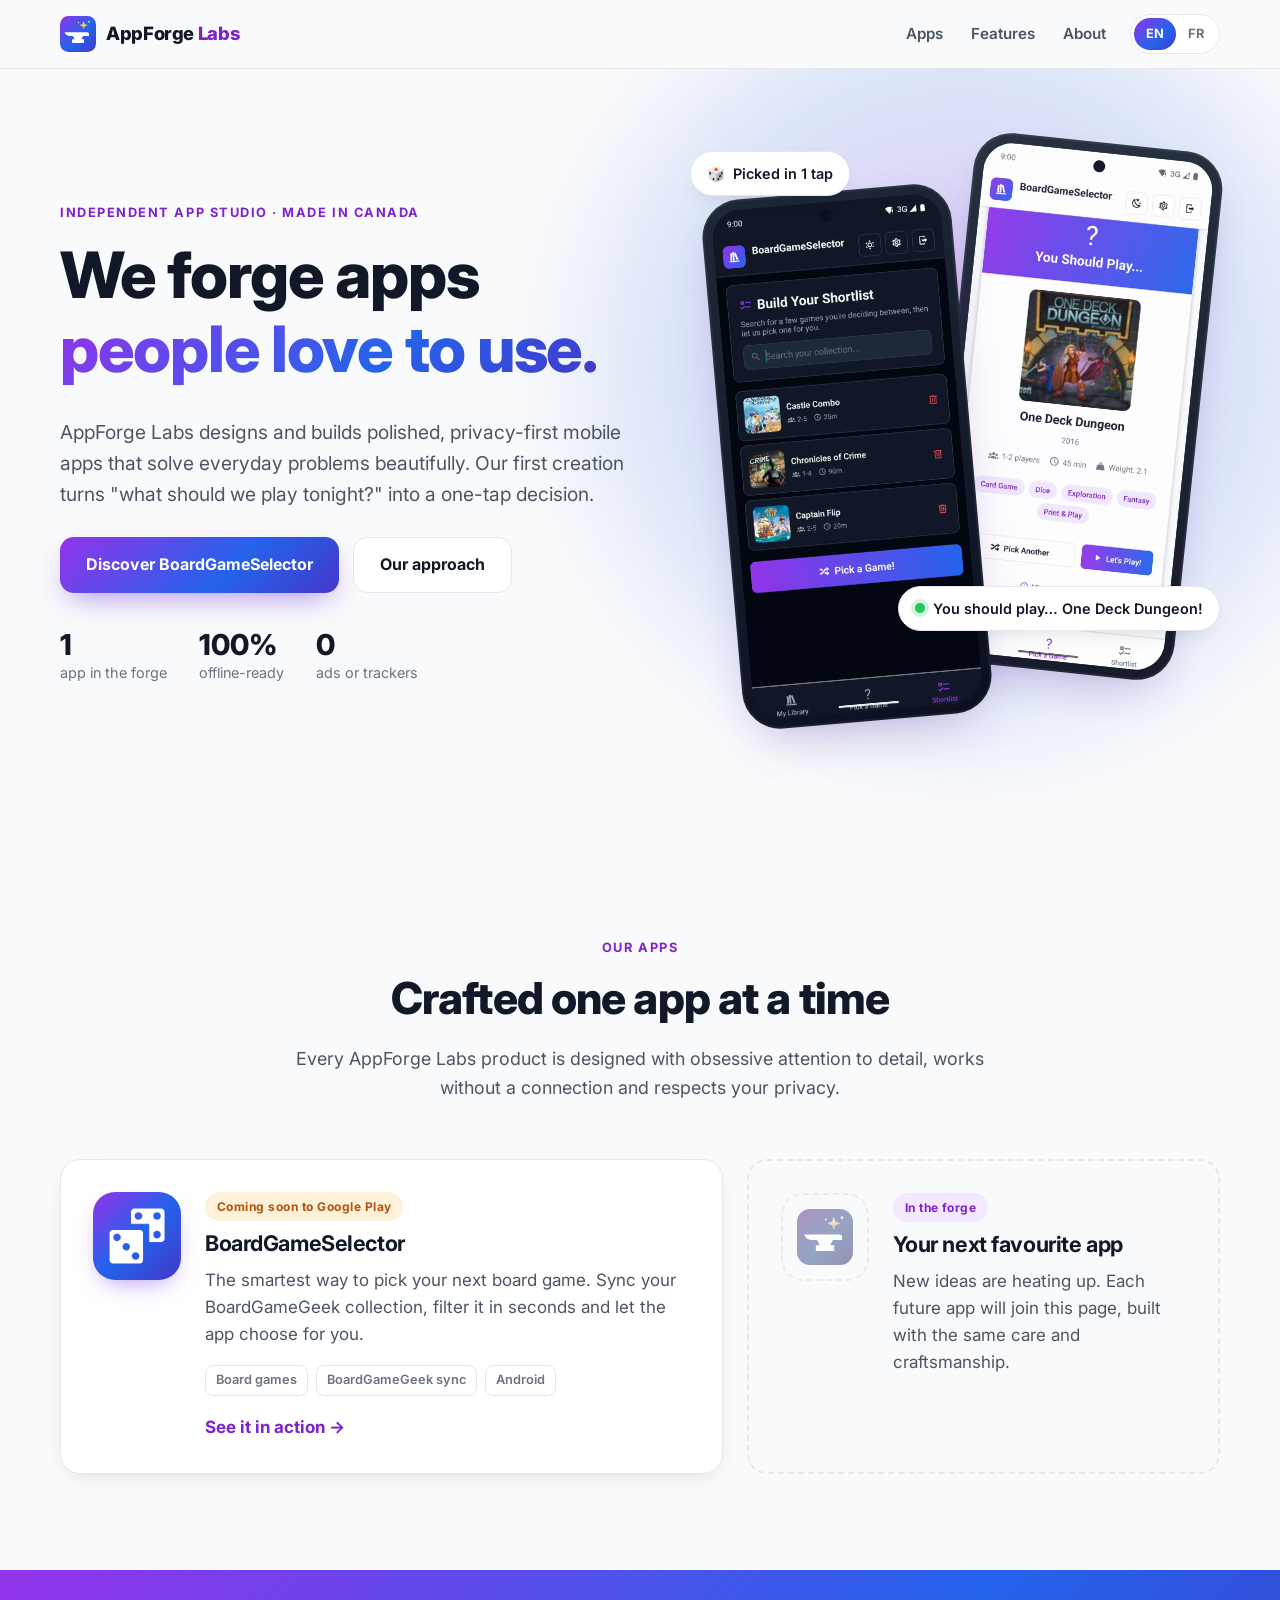
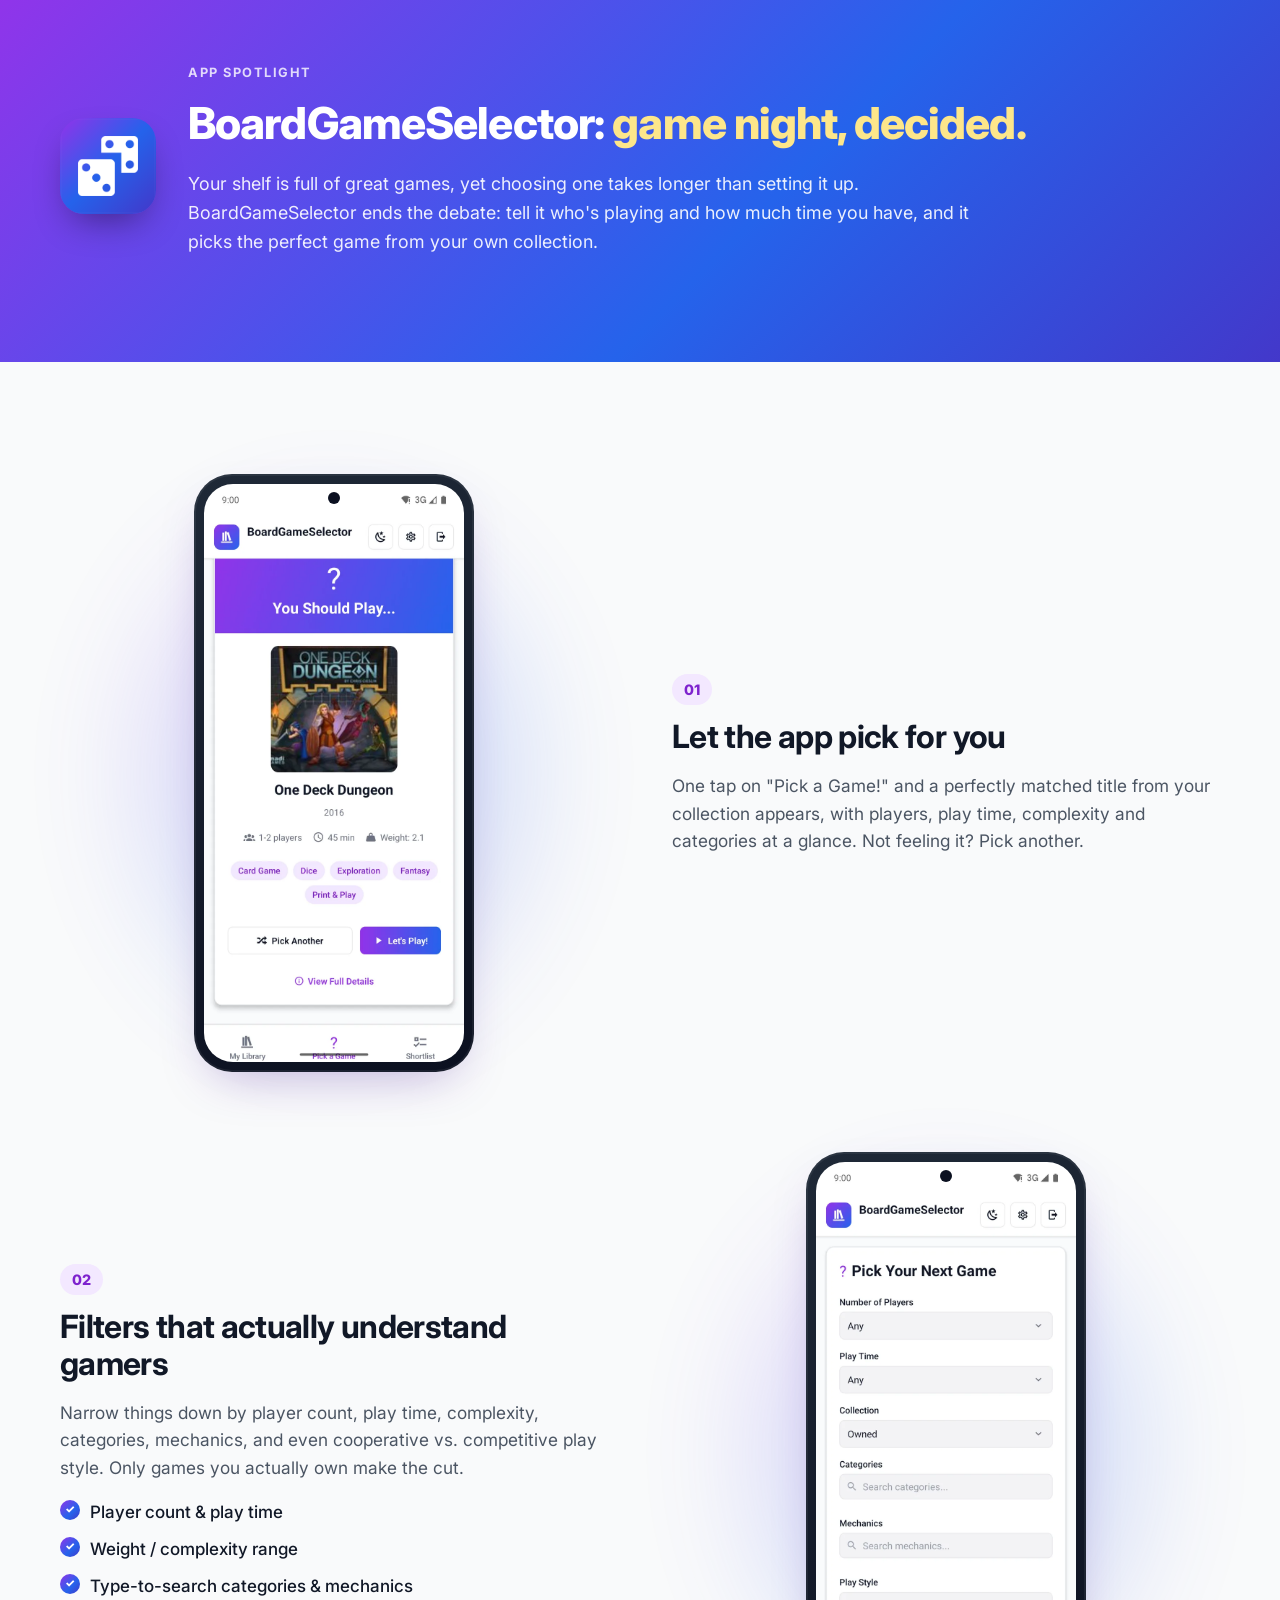
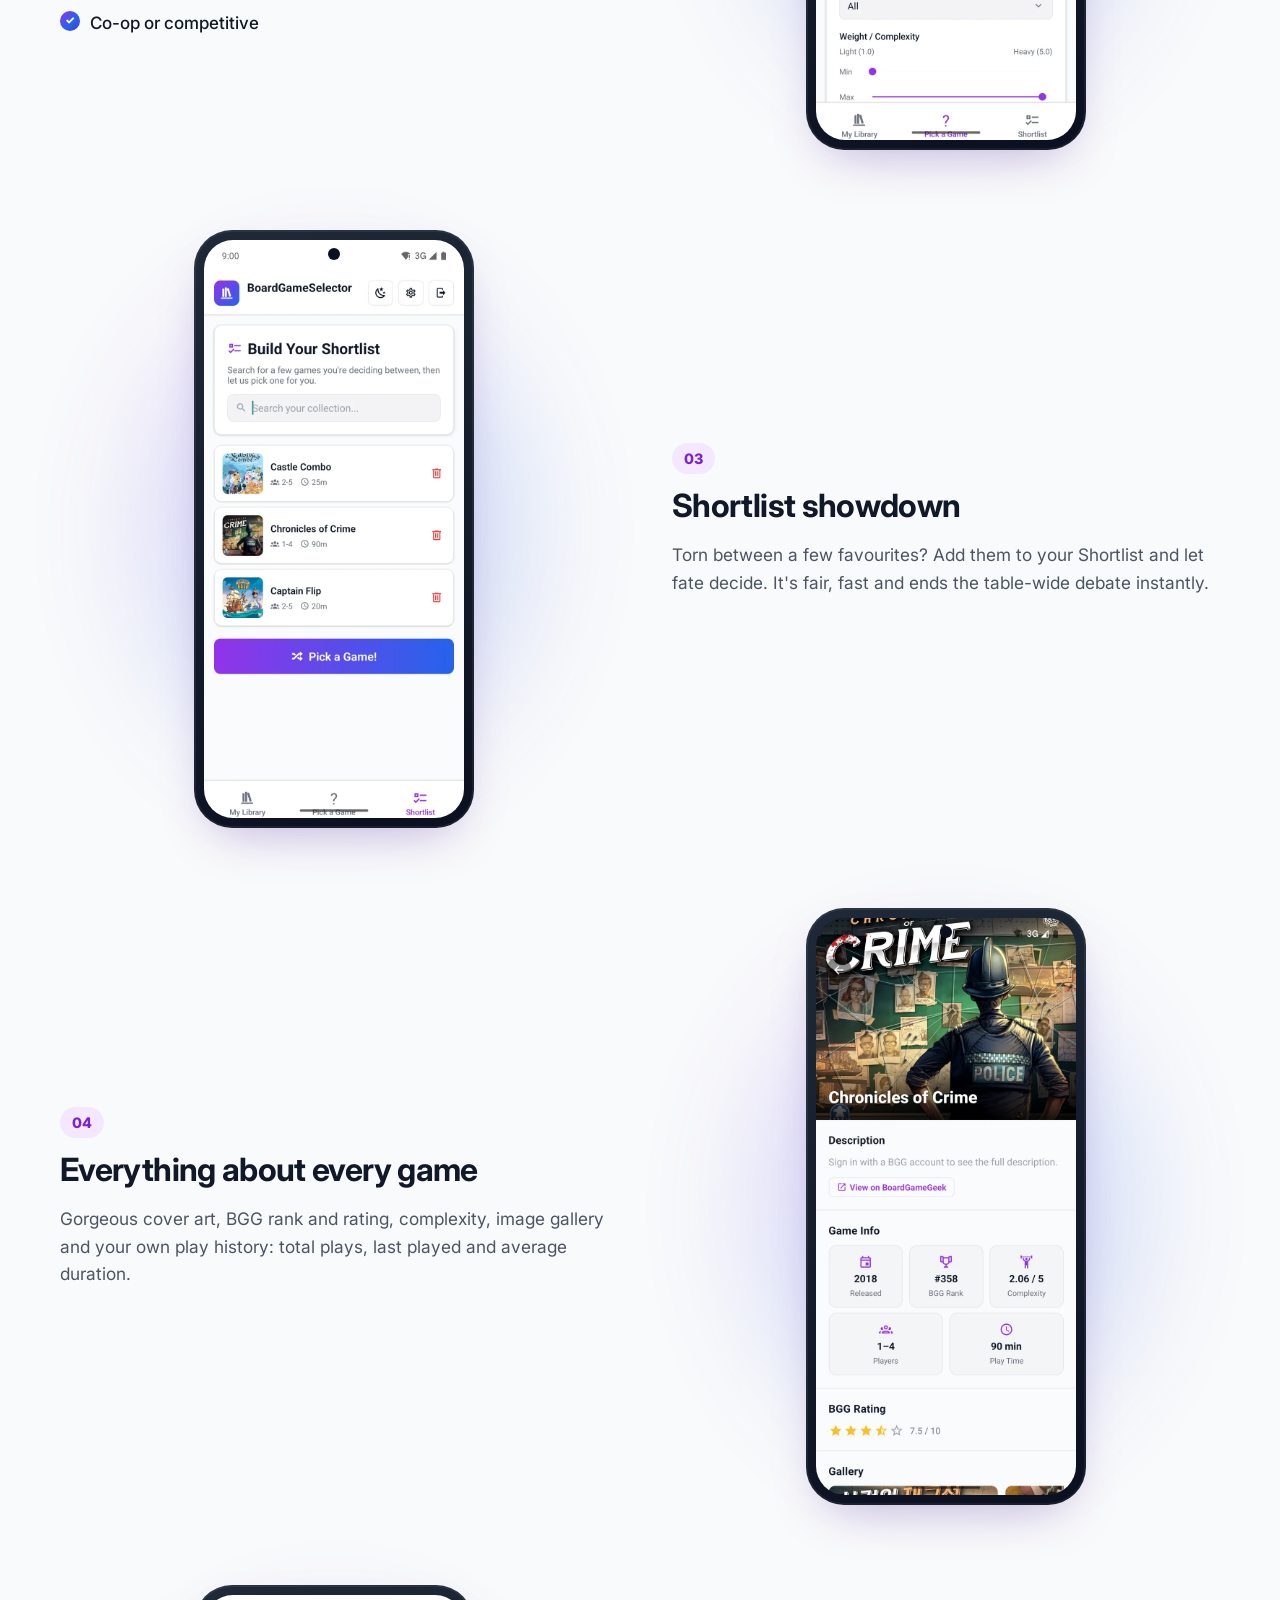
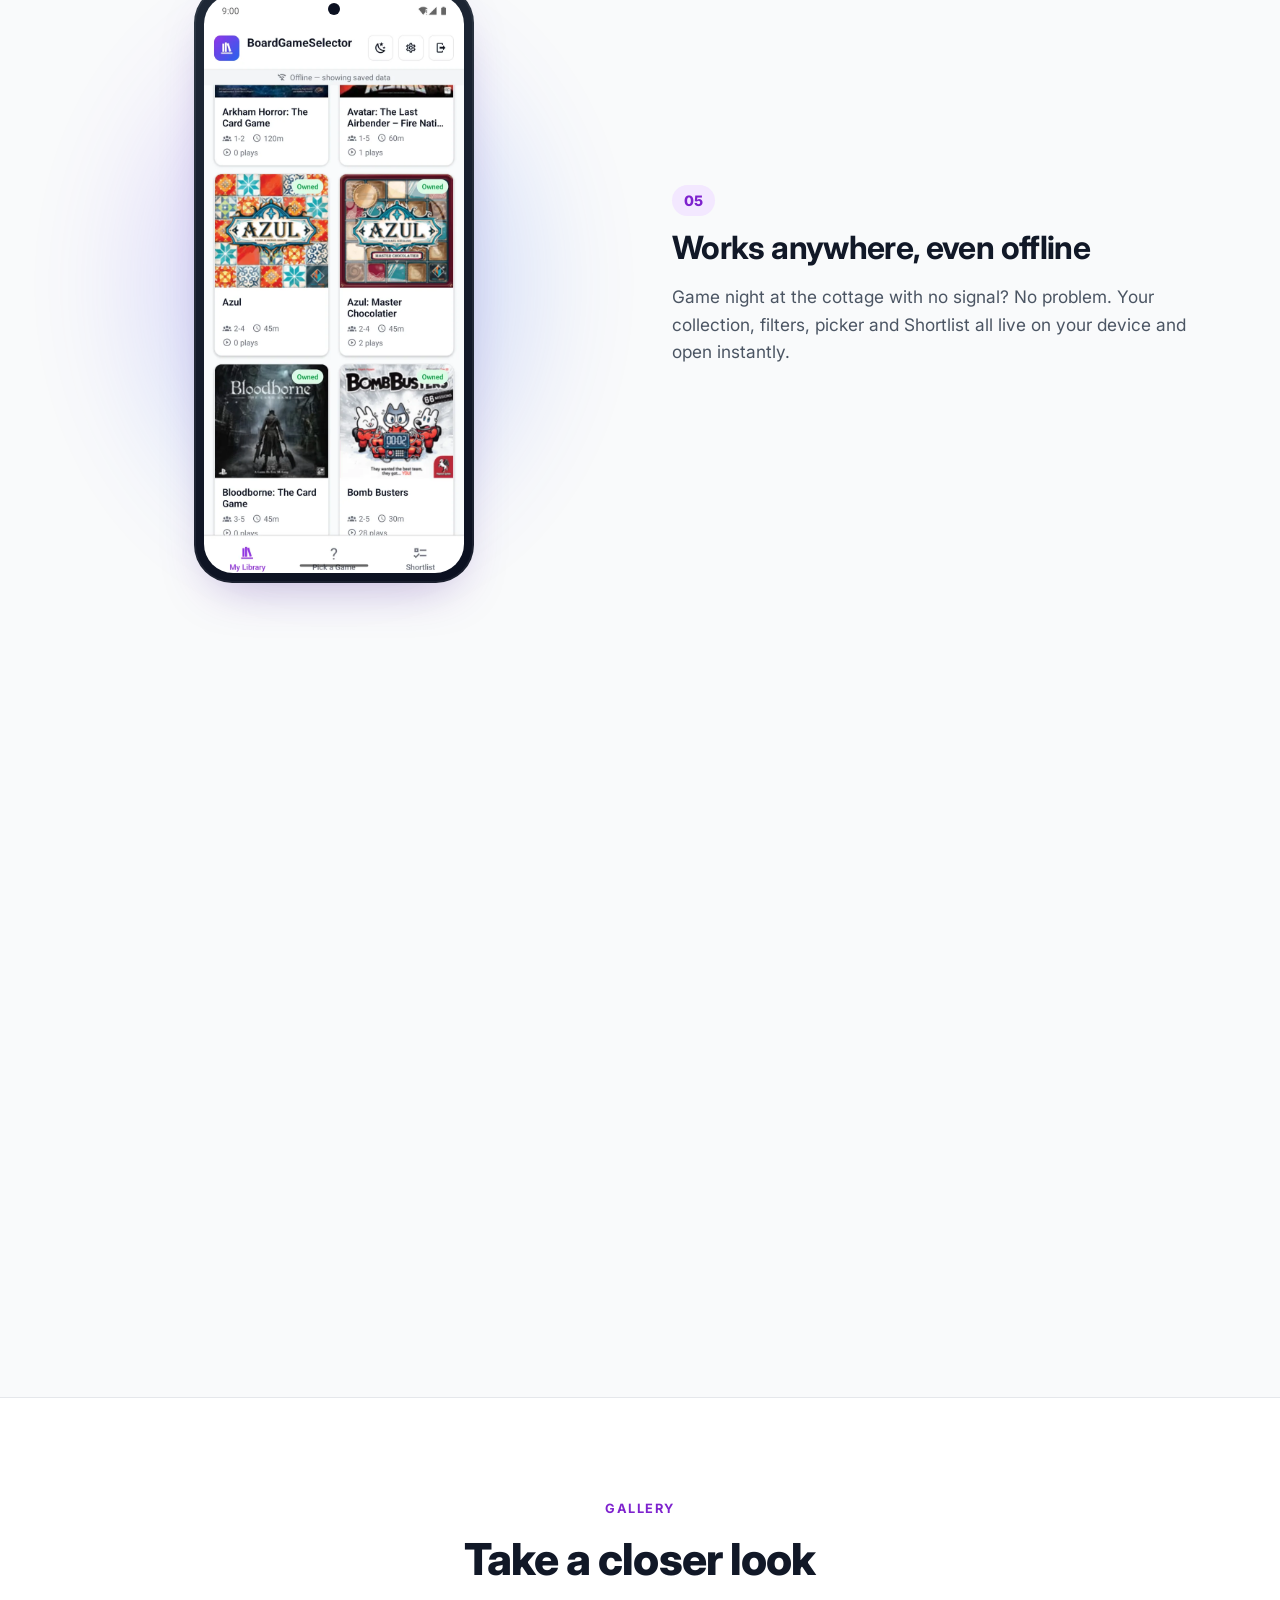
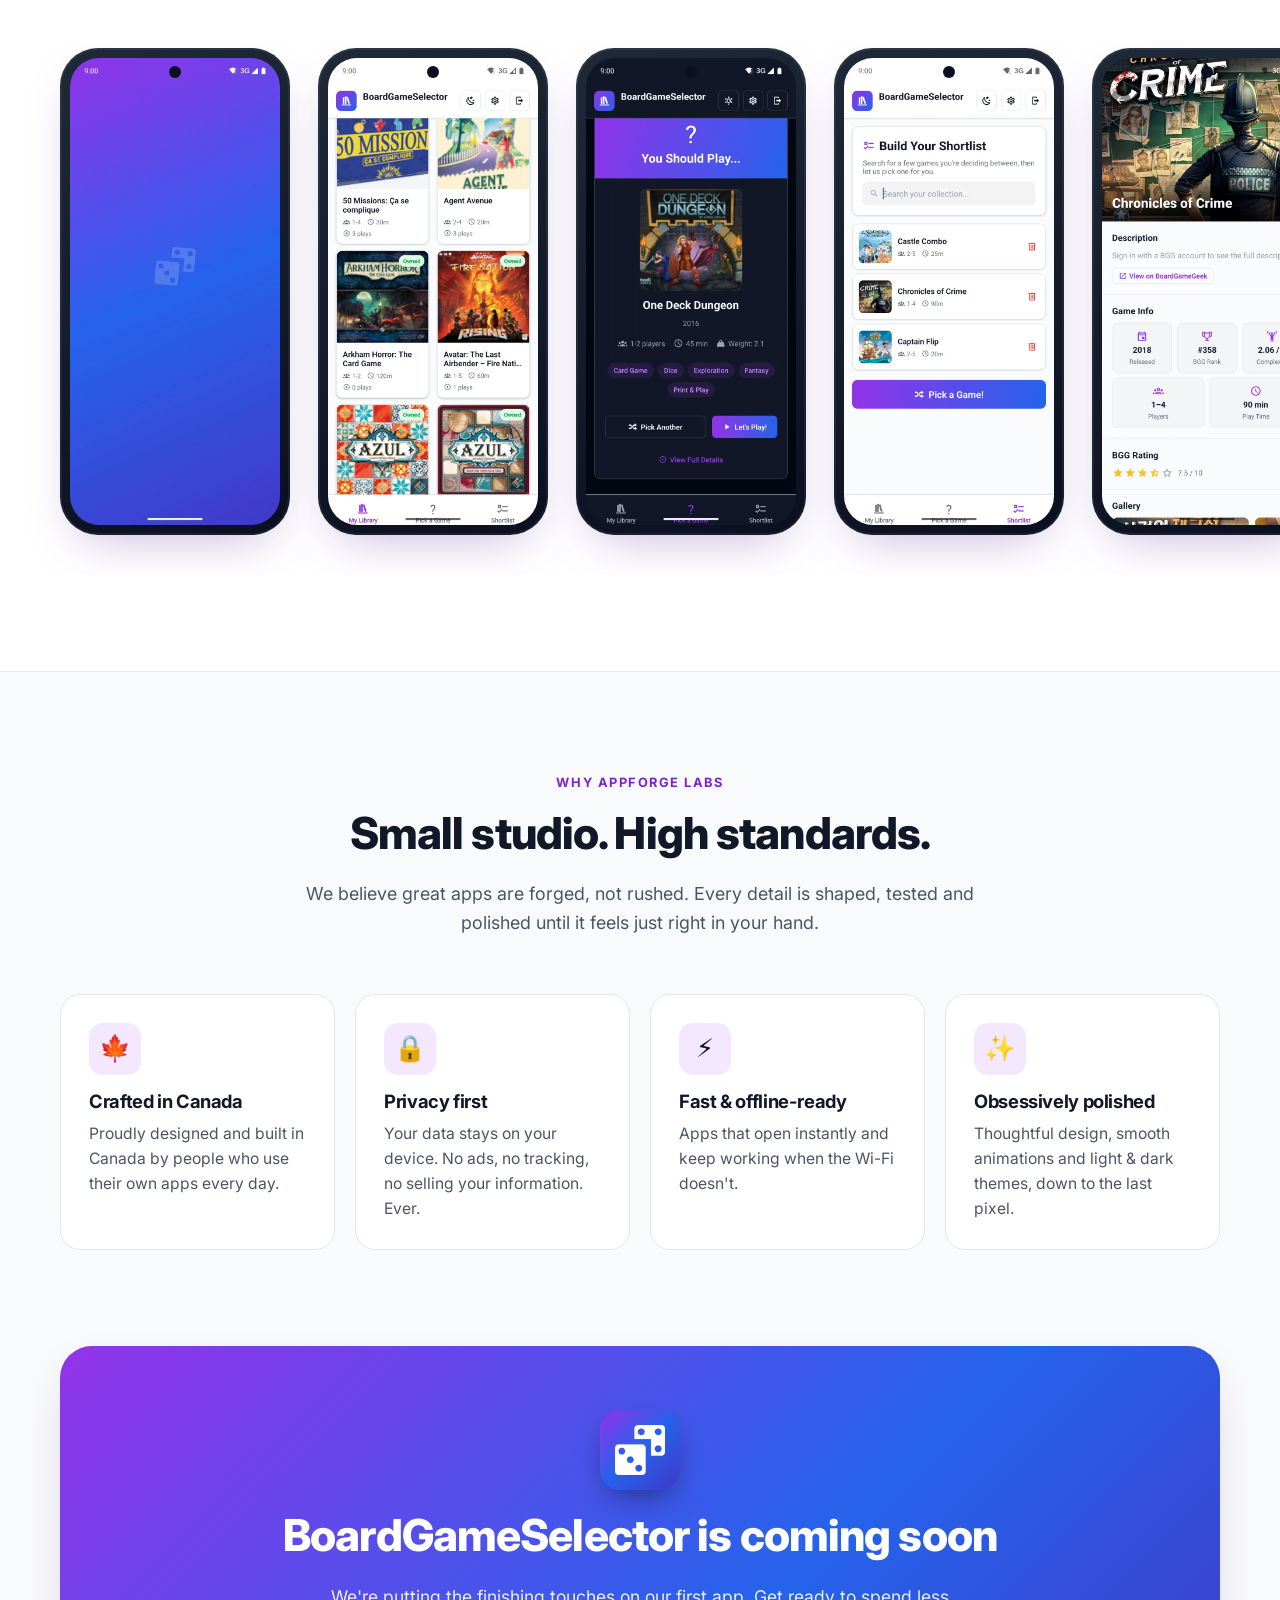
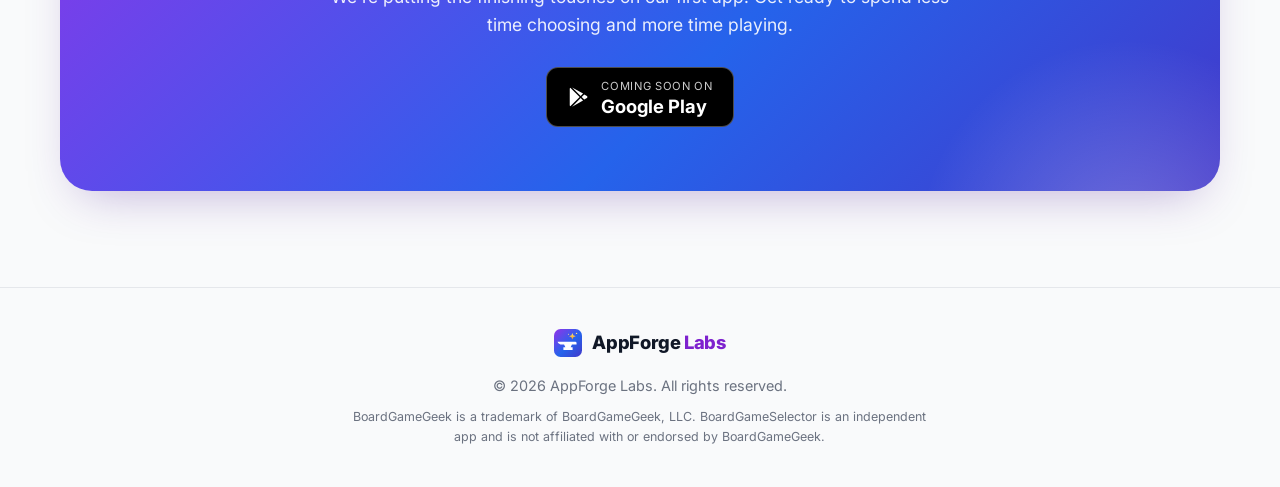
==== index.html @ 3adbca73 "Add version 1" ====
<!doctype html>
<html lang="en">
<head>
  <meta charset="utf-8">
  <meta name="viewport" content="width=device-width, initial-scale=1">
  <title>AppForge Labs — We forge apps people love</title>
  <meta name="description" content="AppForge Labs is a Canadian app studio crafting polished, privacy-first mobile apps. Meet BoardGameSelector: the smartest way to pick your next board game.">
  <meta name="theme-color" content="#7E22CE">
  <link rel="canonical" href="https://appforgelabs.ca/">
  <link rel="alternate" hreflang="en" href="https://appforgelabs.ca/?lang=en">
  <link rel="alternate" hreflang="fr" href="https://appforgelabs.ca/?lang=fr">
  <link rel="alternate" hreflang="x-default" href="https://appforgelabs.ca/">
  <link rel="icon" href="assets/logo.svg" type="image/svg+xml">
  <link rel="apple-touch-icon" href="assets/apple-touch-icon.png">

  <!-- Social sharing -->
  <meta property="og:type" content="website">
  <meta property="og:site_name" content="AppForge Labs">
  <meta property="og:title" content="AppForge Labs — We forge apps people love">
  <meta property="og:description" content="A Canadian app studio crafting polished, privacy-first mobile apps. First up: BoardGameSelector.">
  <meta property="og:url" content="https://appforgelabs.ca/">
  <meta property="og:image" content="https://appforgelabs.ca/assets/og-image.png">
  <meta property="og:image:width" content="1200">
  <meta property="og:image:height" content="630">
  <meta property="og:locale" content="en_CA">
  <meta property="og:locale:alternate" content="fr_CA">
  <meta name="twitter:card" content="summary_large_image">

  <link rel="preconnect" href="https://fonts.googleapis.com">
  <link rel="preconnect" href="https://fonts.gstatic.com" crossorigin>
  <link href="https://fonts.googleapis.com/css2?family=Inter:wght@400;500;600;700;800&display=swap" rel="stylesheet">
  <link rel="stylesheet" href="styles.css">

  <script type="application/ld+json">
  {
    "@context": "https://schema.org",
    "@graph": [
      {
        "@type": "Organization",
        "@id": "https://appforgelabs.ca/#org",
        "name": "AppForge Labs",
        "url": "https://appforgelabs.ca/",
        "logo": "https://appforgelabs.ca/assets/logo.svg",
        "areaServed": "CA"
      },
      {
        "@type": "SoftwareApplication",
        "name": "BoardGameSelector",
        "operatingSystem": "Android",
        "applicationCategory": "GameApplication",
        "description": "Discover and pick your next board game. Browse your BoardGameGeek collection, filter by players and duration, and let the app choose for you.",
        "image": "https://appforgelabs.ca/assets/app-icon-512.png",
        "publisher": {"@id": "https://appforgelabs.ca/#org"}
      }
    ]
  }
  </script>
</head>
<body>
  <a class="skip-link" href="#main" data-i18n="skip">Skip to content</a>

  <header class="site-header">
    <div class="container header-inner">
      <a class="brand" href="#top" aria-label="AppForge Labs">
        <img src="assets/logo.svg" alt="" width="36" height="36">
        <span class="brand-name">AppForge<span class="brand-accent"> Labs</span></span>
      </a>
      <nav class="nav" aria-label="Main">
        <a href="#apps" data-i18n="nav.apps">Apps</a>
        <a href="#features" data-i18n="nav.features">Features</a>
        <a href="#about" data-i18n="nav.about">About</a>
      </nav>
      <div class="lang-switch" role="group" aria-label="Language">
        <button type="button" data-lang="en" aria-pressed="true">EN</button>
        <button type="button" data-lang="fr" aria-pressed="false">FR</button>
      </div>
    </div>
  </header>

  <main id="main">
    <!-- ── Hero ─────────────────────────────────────────────── -->
    <section class="hero" id="top">
      <div class="hero-glow" aria-hidden="true"></div>
      <div class="container hero-inner">
        <div class="hero-copy reveal">
          <p class="eyebrow" data-i18n="hero.eyebrow">Independent app studio · Made in Canada</p>
          <h1 data-i18n-html="hero.title">We forge apps <span class="gradient-text">people love to use.</span></h1>
          <p class="lead" data-i18n="hero.lead">AppForge Labs designs and builds polished, privacy-first mobile apps that solve everyday problems beautifully. Our first creation turns "what should we play tonight?" into a one-tap decision.</p>
          <div class="hero-ctas">
            <a class="btn btn-primary" href="#spotlight" data-i18n="hero.ctaPrimary">Discover BoardGameSelector</a>
            <a class="btn btn-ghost" href="#about" data-i18n="hero.ctaSecondary">Our approach</a>
          </div>
          <ul class="hero-stats">
            <li><strong>1</strong><span data-i18n="hero.stat1">app in the forge</span></li>
            <li><strong>100%</strong><span data-i18n="hero.stat2">offline-ready</span></li>
            <li><strong>0</strong><span data-i18n="hero.stat3">ads or trackers</span></li>
          </ul>
        </div>
        <div class="hero-visual reveal" aria-hidden="true">
          <div class="phone phone-back">
            <img src="assets/screens/result.webp" alt="" width="720" height="1600" fetchpriority="high">
          </div>
          <div class="phone phone-front">
            <img src="assets/screens/shortlist-dark.webp" alt="" width="720" height="1600" fetchpriority="high">
          </div>
          <div class="floating-chip chip-1"><span class="chip-dot"></span><span data-i18n="hero.chip1">You should play… One Deck Dungeon!</span></div>
          <div class="floating-chip chip-2">🎲 <span data-i18n="hero.chip2">Picked in 1 tap</span></div>
        </div>
      </div>
    </section>

    <!-- ── Our apps ─────────────────────────────────────────── -->
    <section class="section" id="apps">
      <div class="container">
        <div class="section-head reveal">
          <p class="eyebrow" data-i18n="apps.eyebrow">Our apps</p>
          <h2 data-i18n="apps.title">Crafted one app at a time</h2>
          <p class="section-lead" data-i18n="apps.lead">Every AppForge Labs product is designed with obsessive attention to detail, works without a connection and respects your privacy.</p>
        </div>
        <div class="app-grid">
          <article class="app-card reveal">
            <img class="app-icon" src="assets/app-icon-512.png" alt="BoardGameSelector icon" width="88" height="88" loading="lazy">
            <div class="app-card-body">
              <span class="badge badge-soon" data-i18n="apps.soon">Coming soon to Google Play</span>
              <h3>BoardGameSelector</h3>
              <p data-i18n="apps.bgsDesc">The smartest way to pick your next board game. Sync your BoardGameGeek collection, filter it in seconds and let the app choose for you.</p>
              <ul class="tag-list">
                <li data-i18n="apps.tag1">Board games</li>
                <li data-i18n="apps.tag2">BoardGameGeek sync</li>
                <li data-i18n="apps.tag3">Android</li>
              </ul>
              <a class="text-link" href="#spotlight" data-i18n="apps.learnMore">See it in action →</a>
            </div>
          </article>
          <article class="app-card app-card-next reveal">
            <div class="next-icon" aria-hidden="true">
              <img src="assets/logo.svg" alt="" width="56" height="56">
            </div>
            <div class="app-card-body">
              <span class="badge" data-i18n="apps.nextBadge">In the forge</span>
              <h3 data-i18n="apps.nextTitle">Your next favourite app</h3>
              <p data-i18n="apps.nextDesc">New ideas are heating up. Each future app will join this page, built with the same care and craftsmanship.</p>
            </div>
          </article>
        </div>
      </div>
    </section>

    <!-- ── App spotlight ────────────────────────────────────── -->
    <section class="section spotlight" id="spotlight">
      <div class="container">
        <div class="spotlight-intro reveal">
          <img src="assets/app-icon-512.png" alt="" width="96" height="96" loading="lazy">
          <div>
            <p class="eyebrow" data-i18n="spot.eyebrow">App spotlight</p>
            <h2 data-i18n-html="spot.title">BoardGameSelector: <span class="gradient-text">game night, decided.</span></h2>
            <p class="section-lead" data-i18n="spot.lead">Your shelf is full of great games, yet choosing one takes longer than setting it up. BoardGameSelector ends the debate: tell it who's playing and how much time you have, and it picks the perfect game from your own collection.</p>
          </div>
        </div>
      </div>
    </section>

    <section class="section features" id="features">
      <div class="container">
        <div class="feature-row reveal">
          <div class="feature-media"><div class="phone"><img src="assets/screens/result.webp" alt="A game picked at random: One Deck Dungeon" data-i18n-alt="feat.pick.alt" width="720" height="1600" loading="lazy"></div></div>
          <div class="feature-copy">
            <span class="feature-num">01</span>
            <h3 data-i18n="feat.pick.title">Let the app pick for you</h3>
            <p data-i18n="feat.pick.text">One tap on "Pick a Game!" and a perfectly matched title from your collection appears, with players, play time, complexity and categories at a glance. Not feeling it? Pick another.</p>
          </div>
        </div>

        <div class="feature-row reverse reveal">
          <div class="feature-media"><div class="phone"><img src="assets/screens/picker.webp" alt="Pick a Game filters screen" data-i18n-alt="feat.filters.alt" width="720" height="1600" loading="lazy"></div></div>
          <div class="feature-copy">
            <span class="feature-num">02</span>
            <h3 data-i18n="feat.filters.title">Filters that actually understand gamers</h3>
            <p data-i18n="feat.filters.text">Narrow things down by player count, play time, complexity, categories, mechanics, and even cooperative vs. competitive play style. Only games you actually own make the cut.</p>
            <ul class="check-list">
              <li data-i18n="feat.filters.b1">Player count &amp; play time</li>
              <li data-i18n="feat.filters.b2">Weight / complexity range</li>
              <li data-i18n="feat.filters.b3">Type-to-search categories &amp; mechanics</li>
              <li data-i18n="feat.filters.b4">Co-op or competitive</li>
            </ul>
          </div>
        </div>

        <div class="feature-row reveal">
          <div class="feature-media"><div class="phone"><img src="assets/screens/shortlist.webp" alt="Shortlist of three games" data-i18n-alt="feat.short.alt" width="720" height="1600" loading="lazy"></div></div>
          <div class="feature-copy">
            <span class="feature-num">03</span>
            <h3 data-i18n="feat.short.title">Shortlist showdown</h3>
            <p data-i18n="feat.short.text">Torn between a few favourites? Add them to your Shortlist and let fate decide. It's fair, fast and ends the table-wide debate instantly.</p>
          </div>
        </div>

        <div class="feature-row reverse reveal">
          <div class="feature-media"><div class="phone"><img src="assets/screens/details.webp" alt="Game details with rank, complexity and rating" data-i18n-alt="feat.details.alt" width="720" height="1600" loading="lazy"></div></div>
          <div class="feature-copy">
            <span class="feature-num">04</span>
            <h3 data-i18n="feat.details.title">Everything about every game</h3>
            <p data-i18n="feat.details.text">Gorgeous cover art, BGG rank and rating, complexity, image gallery and your own play history: total plays, last played and average duration.</p>
          </div>
        </div>

        <div class="feature-row reveal">
          <div class="feature-media"><div class="phone"><img src="assets/screens/offline.webp" alt="Library shown while offline" data-i18n-alt="feat.offline.alt" width="720" height="1600" loading="lazy"></div></div>
          <div class="feature-copy">
            <span class="feature-num">05</span>
            <h3 data-i18n="feat.offline.title">Works anywhere, even offline</h3>
            <p data-i18n="feat.offline.text">Game night at the cottage with no signal? No problem. Your collection, filters, picker and Shortlist all live on your device and open instantly.</p>
          </div>
        </div>

        <div class="feature-row reverse reveal">
          <div class="feature-media"><div class="phone"><img src="assets/screens/library-dark.webp" alt="Library in dark mode" data-i18n-alt="feat.dark.alt" width="720" height="1600" loading="lazy"></div></div>
          <div class="feature-copy">
            <span class="feature-num">06</span>
            <h3 data-i18n="feat.dark.title">Beautiful by day, stunning by night</h3>
            <p data-i18n="feat.dark.text">Browse your whole library in a rich grid or compact list, in a light or a dark theme that's easy on the eyes when the lights are dimmed for game night.</p>
          </div>
        </div>
      </div>
    </section>

    <!-- ── Gallery ──────────────────────────────────────────── -->
    <section class="section gallery-section" aria-labelledby="gallery-title">
      <div class="container">
        <div class="section-head reveal">
          <p class="eyebrow" data-i18n="gallery.eyebrow">Gallery</p>
          <h2 id="gallery-title" data-i18n="gallery.title">Take a closer look</h2>
        </div>
      </div>
      <div class="gallery" tabindex="0" aria-label="Screenshots">
        <figure class="phone"><img src="assets/screens/splash.webp" alt="Splash screen" width="720" height="1600" loading="lazy"></figure>
        <figure class="phone"><img src="assets/screens/library.webp" alt="My Library" width="720" height="1600" loading="lazy"></figure>
        <figure class="phone"><img src="assets/screens/picker-dark.webp" alt="Pick result, dark theme" width="720" height="1600" loading="lazy"></figure>
        <figure class="phone"><img src="assets/screens/shortlist.webp" alt="Shortlist" width="720" height="1600" loading="lazy"></figure>
        <figure class="phone"><img src="assets/screens/details.webp" alt="Game details" width="720" height="1600" loading="lazy"></figure>
        <figure class="phone"><img src="assets/screens/shortlist-dark.webp" alt="Shortlist, dark theme" width="720" height="1600" loading="lazy"></figure>
        <figure class="phone"><img src="assets/screens/picker.webp" alt="Filters" width="720" height="1600" loading="lazy"></figure>
      </div>
    </section>

    <!-- ── About / values ───────────────────────────────────── -->
    <section class="section" id="about">
      <div class="container">
        <div class="section-head reveal">
          <p class="eyebrow" data-i18n="about.eyebrow">Why AppForge Labs</p>
          <h2 data-i18n="about.title">Small studio. High standards.</h2>
          <p class="section-lead" data-i18n="about.lead">We believe great apps are forged, not rushed. Every detail is shaped, tested and polished until it feels just right in your hand.</p>
        </div>
        <div class="value-grid">
          <div class="value-card reveal">
            <div class="value-icon" aria-hidden="true">🍁</div>
            <h3 data-i18n="about.v1.title">Crafted in Canada</h3>
            <p data-i18n="about.v1.text">Proudly designed and built in Canada by people who use their own apps every day.</p>
          </div>
          <div class="value-card reveal">
            <div class="value-icon" aria-hidden="true">🔒</div>
            <h3 data-i18n="about.v2.title">Privacy first</h3>
            <p data-i18n="about.v2.text">Your data stays on your device. No ads, no tracking, no selling your information. Ever.</p>
          </div>
          <div class="value-card reveal">
            <div class="value-icon" aria-hidden="true">⚡</div>
            <h3 data-i18n="about.v3.title">Fast &amp; offline-ready</h3>
            <p data-i18n="about.v3.text">Apps that open instantly and keep working when the Wi-Fi doesn't.</p>
          </div>
          <div class="value-card reveal">
            <div class="value-icon" aria-hidden="true">✨</div>
            <h3 data-i18n="about.v4.title">Obsessively polished</h3>
            <p data-i18n="about.v4.text">Thoughtful design, smooth animations and light &amp; dark themes, down to the last pixel.</p>
          </div>
        </div>
      </div>
    </section>

    <!-- ── Final CTA ────────────────────────────────────────── -->
    <section class="cta-band">
      <div class="container cta-inner reveal">
        <img src="assets/app-icon-512.png" alt="" width="80" height="80" loading="lazy">
        <h2 data-i18n="cta.title">BoardGameSelector is coming soon</h2>
        <p data-i18n="cta.text">We're putting the finishing touches on our first app. Get ready to spend less time choosing and more time playing.</p>
        <span class="store-badge" aria-disabled="true">
          <svg viewBox="0 0 24 24" width="22" height="22" aria-hidden="true"><path fill="currentColor" d="M3.6 1.8 13.8 12 3.6 22.2c-.4-.2-.6-.6-.6-1.1V2.9c0-.5.2-.9.6-1.1Zm11.3 11.3 2.6 2.6-11.9 6.8 9.3-9.4Zm3.9-3.9 2.9 1.7c.8.5.8 1.7 0 2.2l-2.9 1.7-2.8-2.8 2.8-2.8ZM5.6 1.5l11.9 6.8-2.6 2.6-9.3-9.4Z"/></svg>
          <span><small data-i18n="cta.badgeSmall">Coming soon on</small><strong>Google Play</strong></span>
        </span>
      </div>
    </section>
  </main>

  <footer class="site-footer">
    <div class="container footer-inner">
      <a class="brand" href="#top" aria-label="AppForge Labs">
        <img src="assets/logo.svg" alt="" width="28" height="28">
        <span class="brand-name">AppForge<span class="brand-accent"> Labs</span></span>
      </a>
      <p class="footer-note">© <span id="year">2026</span> AppForge Labs. <span data-i18n="footer.rights">All rights reserved.</span></p>
      <p class="footer-legal" data-i18n="footer.bgg">BoardGameGeek is a trademark of BoardGameGeek, LLC. BoardGameSelector is an independent app and is not affiliated with or endorsed by BoardGameGeek.</p>
    </div>
  </footer>

  <script src="i18n.js"></script>
</body>
</html>
---- styles.css ----
/* AppForge Labs — landing page
   Brand colours mirror BoardGameSelector's theme (src/theme/colors.ts). */

:root {
  --purple: #9333ea;
  --purple-dark: #7e22ce;
  --blue: #2563eb;
  --indigo: #4338ca;
  --spark: #f59e0b;
  --gradient: linear-gradient(135deg, #9333ea 0%, #2563eb 60%, #4338ca 100%);

  --bg: #f9fafb;
  --bg-alt: #ffffff;
  --surface: #ffffff;
  --surface-soft: #f3e8ff;
  --text: #111827;
  --text-2: #4b5563;
  --text-3: #6b7280;
  --border: #e5e7eb;
  --accent-text: #7e22ce;
  --shadow: 0 20px 50px -20px rgba(76, 29, 149, 0.35);
  --shadow-sm: 0 8px 24px -12px rgba(17, 24, 39, 0.2);
  --header-bg: rgba(249, 250, 251, 0.8);

  --radius: 20px;
  --container: 1160px;
  --font: 'Inter', system-ui, -apple-system, 'Segoe UI', Roboto, sans-serif;
  color-scheme: light dark;
}

@media (prefers-color-scheme: dark) {
  :root {
    --bg: #0b1020;
    --bg-alt: #111827;
    --surface: #151c2f;
    --surface-soft: rgba(147, 51, 234, 0.16);
    --text: #f9fafb;
    --text-2: #cbd5e1;
    --text-3: #94a3b8;
    --border: #273047;
    --accent-text: #c084fc;
    --shadow: 0 24px 60px -20px rgba(0, 0, 0, 0.7);
    --shadow-sm: 0 8px 24px -12px rgba(0, 0, 0, 0.6);
    --header-bg: rgba(11, 16, 32, 0.78);
  }
}

*,
*::before,
*::after { box-sizing: border-box; }

html { scroll-behavior: smooth; scroll-padding-top: 80px; }

body {
  margin: 0;
  font-family: var(--font);
  font-size: 17px;
  line-height: 1.6;
  color: var(--text);
  background: var(--bg);
  -webkit-font-smoothing: antialiased;
  overflow-x: hidden;
}

img { max-width: 100%; display: block; }
a { color: inherit; }
h1, h2, h3 { line-height: 1.15; letter-spacing: -0.02em; margin: 0 0 0.5em; }
h1 { font-size: clamp(2.4rem, 5.5vw, 4rem); font-weight: 800; }
h2 { font-size: clamp(1.9rem, 3.6vw, 2.75rem); font-weight: 800; }
h3 { font-size: 1.35rem; font-weight: 700; }
p { margin: 0 0 1em; color: var(--text-2); }

.container { width: min(var(--container), 100% - 32px); margin-inline: auto; }

.skip-link {
  position: absolute; left: -999px; top: 8px;
  background: var(--purple); color: #fff; padding: 8px 14px; border-radius: 8px; z-index: 100;
}
.skip-link:focus { left: 8px; }

.gradient-text {
  background: var(--gradient);
  -webkit-background-clip: text; background-clip: text;
  color: transparent;
}

.eyebrow {
  display: inline-block;
  font-size: 0.8rem; font-weight: 700; letter-spacing: 0.12em; text-transform: uppercase;
  color: var(--accent-text);
  margin-bottom: 0.9rem;
}

/* ── Header ───────────────────────────────────────────── */
.site-header {
  position: sticky; top: 0; z-index: 50;
  background: var(--header-bg);
  backdrop-filter: saturate(180%) blur(14px);
  -webkit-backdrop-filter: saturate(180%) blur(14px);
  border-bottom: 1px solid var(--border);
}
.header-inner { display: flex; align-items: center; gap: 24px; height: 68px; }
.brand { display: inline-flex; align-items: center; gap: 10px; text-decoration: none; }
.brand-name { font-weight: 800; font-size: 1.15rem; letter-spacing: -0.02em; }
.brand-accent { color: var(--accent-text); }
.nav { display: flex; gap: 28px; margin-left: auto; }
.nav a { text-decoration: none; font-weight: 600; color: var(--text-2); font-size: 0.95rem; }
.nav a:hover { color: var(--text); }

.lang-switch {
  display: inline-flex; padding: 3px; border-radius: 999px;
  background: var(--surface); border: 1px solid var(--border);
}
.lang-switch button {
  font: inherit; font-size: 0.8rem; font-weight: 700;
  border: 0; background: transparent; color: var(--text-3);
  padding: 6px 12px; border-radius: 999px; cursor: pointer;
}
.lang-switch button[aria-pressed='true'] { background: var(--gradient); color: #fff; }

/* ── Buttons ──────────────────────────────────────────── */
.btn {
  display: inline-flex; align-items: center; justify-content: center;
  padding: 14px 26px; border-radius: 14px;
  font-weight: 700; text-decoration: none; font-size: 1rem;
  transition: transform 0.2s ease, box-shadow 0.2s ease, background 0.2s ease;
}
.btn-primary { background: var(--gradient); color: #fff; box-shadow: 0 12px 30px -10px rgba(124, 58, 237, 0.6); }
.btn-primary:hover { transform: translateY(-2px); box-shadow: 0 18px 36px -12px rgba(124, 58, 237, 0.7); }
.btn-ghost { border: 1.5px solid var(--border); background: var(--surface); color: var(--text); }
.btn-ghost:hover { border-color: var(--purple); }
.text-link { font-weight: 700; color: var(--accent-text); text-decoration: none; }
.text-link:hover { text-decoration: underline; }

/* ── Hero ─────────────────────────────────────────────── */
.hero { position: relative; overflow: hidden; padding: 72px 0 96px; }
.hero-glow {
  position: absolute; inset: -20% -10% auto auto; width: 70vw; height: 70vw; max-width: 900px; max-height: 900px;
  background: radial-gradient(circle at center, rgba(147, 51, 234, 0.28), rgba(37, 99, 235, 0.14) 45%, transparent 70%);
  filter: blur(20px); pointer-events: none;
}
.hero-inner { position: relative; display: grid; grid-template-columns: 1.1fr 1fr; gap: 48px; align-items: center; }
.lead { font-size: 1.2rem; max-width: 34em; }
.hero-ctas { display: flex; flex-wrap: wrap; gap: 14px; margin: 28px 0 36px; }
.hero-stats { display: flex; flex-wrap: wrap; gap: 32px; list-style: none; margin: 0; padding: 0; }
.hero-stats li { display: flex; flex-direction: column; }
.hero-stats strong { font-size: 1.8rem; font-weight: 800; line-height: 1.1; }
.hero-stats span { font-size: 0.9rem; color: var(--text-3); }

.hero-visual { position: relative; height: 600px; }
.hero-visual .phone { position: absolute; width: 250px; }
.phone-back { right: 4%; top: 0; transform: rotate(6deg); opacity: 0.95; }
.phone-front { left: 6%; top: 50px; transform: rotate(-5deg); z-index: 2; }

.floating-chip {
  position: absolute; z-index: 3;
  display: inline-flex; align-items: center; gap: 8px;
  background: var(--surface); color: var(--text);
  border: 1px solid var(--border); border-radius: 999px;
  padding: 10px 16px; font-size: 0.9rem; font-weight: 600;
  box-shadow: var(--shadow-sm);
  animation: float 6s ease-in-out infinite;
}
.chip-1 { right: 0; bottom: 110px; }
.chip-2 { left: 0; top: 10px; animation-delay: -3s; }
.chip-dot { width: 10px; height: 10px; border-radius: 50%; background: #22c55e; box-shadow: 0 0 0 4px rgba(34, 197, 94, 0.2); }

@keyframes float { 0%, 100% { transform: translateY(0); } 50% { transform: translateY(-10px); } }

/* ── Phone frame ──────────────────────────────────────── */
.phone {
  margin: 0;
  padding: 10px;
  border-radius: 38px;
  background: linear-gradient(160deg, #1f2937, #0b1020);
  box-shadow: var(--shadow), inset 0 0 0 2px rgba(255, 255, 255, 0.06);
  position: relative;
}
.phone::before {
  content: ''; position: absolute; top: 18px; left: 50%; transform: translateX(-50%);
  width: 12px; height: 12px; border-radius: 50%; background: #0b1020; z-index: 1;
}
.phone img { border-radius: 29px; width: 100%; height: auto; aspect-ratio: 9 / 20; object-fit: cover; }

/* ── Sections ─────────────────────────────────────────── */
.section { padding: 96px 0; }
.section-head { text-align: center; max-width: 720px; margin: 0 auto 56px; }
.section-lead { font-size: 1.12rem; }

/* Apps grid */
.app-grid { display: grid; grid-template-columns: 1.4fr 1fr; gap: 24px; }
.app-card {
  display: flex; gap: 24px; align-items: flex-start;
  background: var(--surface); border: 1px solid var(--border);
  border-radius: var(--radius); padding: 32px;
  box-shadow: var(--shadow-sm);
  transition: transform 0.25s ease, box-shadow 0.25s ease;
}
.app-card:hover { transform: translateY(-4px); box-shadow: var(--shadow); }
.app-icon { width: 88px; height: 88px; border-radius: 22px; flex-shrink: 0; box-shadow: 0 10px 24px -10px rgba(124, 58, 237, 0.6); }
.app-card h3 { margin-top: 10px; }
.app-card-next { border-style: dashed; border-width: 2px; background: transparent; box-shadow: none; }
.next-icon {
  width: 88px; height: 88px; border-radius: 22px; flex-shrink: 0;
  display: grid; place-items: center;
  border: 2px dashed var(--border); opacity: 0.8;
}
.next-icon img { filter: grayscale(0.6); opacity: 0.7; }

.badge {
  display: inline-block; font-size: 0.75rem; font-weight: 700; letter-spacing: 0.04em;
  padding: 5px 12px; border-radius: 999px;
  background: var(--surface-soft); color: var(--accent-text);
}
.badge-soon { background: rgba(245, 158, 11, 0.15); color: #b45309; }
@media (prefers-color-scheme: dark) { .badge-soon { color: #fbbf24; } }

.tag-list { display: flex; flex-wrap: wrap; gap: 8px; list-style: none; padding: 0; margin: 0 0 18px; }
.tag-list li { font-size: 0.8rem; font-weight: 600; padding: 4px 10px; border-radius: 8px; border: 1px solid var(--border); color: var(--text-3); }

/* Spotlight intro */
.spotlight { background: var(--gradient); color: #fff; padding: 88px 0; }
.spotlight .eyebrow { color: rgba(255, 255, 255, 0.8); }
.spotlight h2 { color: #fff; }
.spotlight .gradient-text { background: none; color: #fde68a; }
.spotlight .section-lead { color: rgba(255, 255, 255, 0.9); max-width: 44em; }
.spotlight-intro { display: flex; gap: 32px; align-items: center; }
.spotlight-intro > img { width: 96px; height: 96px; border-radius: 24px; flex-shrink: 0; box-shadow: 0 16px 36px -12px rgba(0, 0, 0, 0.45); }

/* Feature rows */
.features { padding-top: 72px; }
.feature-row { display: grid; grid-template-columns: 1fr 1fr; gap: 64px; align-items: center; padding: 40px 0; }
.feature-row.reverse .feature-media { order: 2; }
.feature-media { display: flex; justify-content: center; position: relative; }
.feature-media::before {
  content: ''; position: absolute; inset: 10% 15%;
  background: var(--gradient); opacity: 0.18; filter: blur(60px); border-radius: 50%;
}
.feature-media .phone { width: min(280px, 70vw); }
.feature-num {
  display: inline-block; font-weight: 800; font-size: 0.9rem;
  color: var(--accent-text); background: var(--surface-soft);
  padding: 4px 12px; border-radius: 999px; margin-bottom: 14px;
}
.feature-copy h3 { font-size: clamp(1.5rem, 2.6vw, 2rem); }
.feature-copy p { font-size: 1.08rem; }
.check-list { list-style: none; padding: 0; margin: 0; display: grid; gap: 10px; }
.check-list li { position: relative; padding-left: 30px; font-weight: 500; }
.check-list li::before {
  content: '✓'; position: absolute; left: 0; top: 1px;
  width: 20px; height: 20px; border-radius: 50%;
  display: grid; place-items: center; font-size: 0.7rem; font-weight: 800;
  background: var(--gradient); color: #fff;
}

/* Gallery */
.gallery-section { background: var(--bg-alt); border-block: 1px solid var(--border); }
.gallery {
  display: flex; gap: 28px; overflow-x: auto; scroll-snap-type: x mandatory;
  padding: 8px max(16px, calc((100vw - var(--container)) / 2)) 40px;
  scrollbar-width: thin;
}
.gallery .phone { flex: 0 0 230px; scroll-snap-align: center; }
.gallery:focus-visible { outline: 2px solid var(--purple); outline-offset: -2px; }

/* Values */
.value-grid { display: grid; grid-template-columns: repeat(4, 1fr); gap: 20px; }
.value-card {
  background: var(--surface); border: 1px solid var(--border);
  border-radius: var(--radius); padding: 28px;
  transition: transform 0.25s ease, border-color 0.25s ease;
}
.value-card:hover { transform: translateY(-4px); border-color: var(--purple); }
.value-icon {
  width: 52px; height: 52px; border-radius: 14px; display: grid; place-items: center;
  font-size: 1.6rem; background: var(--surface-soft); margin-bottom: 16px;
}
.value-card h3 { font-size: 1.15rem; }
.value-card p { margin: 0; font-size: 0.98rem; }

/* CTA band */
.cta-band { padding: 0 0 96px; }
.cta-inner {
  text-align: center; color: #fff;
  background: var(--gradient); border-radius: 32px;
  padding: 64px 32px; position: relative; overflow: hidden;
  box-shadow: var(--shadow);
}
.cta-inner::after {
  content: ''; position: absolute; inset: auto -10% -60% auto; width: 420px; height: 420px;
  background: radial-gradient(circle, rgba(255, 255, 255, 0.25), transparent 70%);
}
.cta-inner img { width: 80px; height: 80px; border-radius: 20px; margin: 0 auto 20px; box-shadow: 0 12px 30px -10px rgba(0, 0, 0, 0.5); }
.cta-inner h2 { color: #fff; }
.cta-inner p { color: rgba(255, 255, 255, 0.9); max-width: 36em; margin: 0 auto 28px; font-size: 1.1rem; }
.store-badge {
  display: inline-flex; align-items: center; gap: 12px;
  background: #000; color: #fff; border-radius: 12px;
  padding: 10px 20px; text-align: left; position: relative; z-index: 1;
  border: 1px solid rgba(255, 255, 255, 0.3);
}
.store-badge small { display: block; font-size: 0.7rem; opacity: 0.8; text-transform: uppercase; letter-spacing: 0.06em; }
.store-badge strong { display: block; font-size: 1.15rem; line-height: 1.1; }

/* Footer */
.site-footer { border-top: 1px solid var(--border); padding: 40px 0; }
.footer-inner { display: grid; gap: 10px; justify-items: center; text-align: center; }
.footer-note { margin: 6px 0 0; font-size: 0.9rem; color: var(--text-3); }
.footer-legal { margin: 0; font-size: 0.78rem; color: var(--text-3); max-width: 46em; }

/* Reveal on scroll (only hides content when JS is running) */
.js .reveal { opacity: 0; transform: translateY(24px); transition: opacity 0.7s ease, transform 0.7s ease; }
.js .reveal.visible { opacity: 1; transform: none; }

@media (prefers-reduced-motion: reduce) {
  html { scroll-behavior: auto; }
  .floating-chip { animation: none; }
  .js .reveal { opacity: 1; transform: none; transition: none; }
  .btn, .app-card, .value-card { transition: none; }
}

/* ── Responsive ───────────────────────────────────────── */
@media (max-width: 980px) {
  .hero-inner { grid-template-columns: 1fr; }
  .hero-copy { text-align: center; }
  .lead { margin-inline: auto; }
  .hero-ctas, .hero-stats { justify-content: center; }
  .hero-visual { height: 520px; max-width: 460px; width: 100%; margin: 0 auto; }
  .app-grid { grid-template-columns: 1fr; }
  .value-grid { grid-template-columns: repeat(2, 1fr); }
  .feature-row { gap: 40px; }
}

@media (max-width: 720px) {
  body { font-size: 16px; }
  .nav { display: none; }
  .lang-switch { margin-left: auto; }
  .hero { padding: 48px 0 64px; }
  .hero-stats { display: grid; grid-template-columns: repeat(3, 1fr); gap: 12px; }
  .hero-stats span { font-size: 0.8rem; }
  .hero-stats strong { font-size: 1.5rem; }
  .hero-visual { height: 440px; }
  .hero-visual .phone { width: 190px; }
  .floating-chip { font-size: 0.8rem; padding: 8px 12px; }
  .chip-1 { bottom: 60px; }
  .section { padding: 72px 0; }
  .app-card { flex-direction: column; padding: 24px; }
  .spotlight-intro { flex-direction: column; text-align: center; }
  .feature-row,
  .feature-row.reverse { grid-template-columns: 1fr; text-align: center; padding: 28px 0; }
  .feature-row.reverse .feature-media { order: 0; }
  .check-list { justify-items: center; }
  .value-grid { grid-template-columns: 1fr; }
  .cta-inner { padding: 48px 20px; border-radius: 24px; }
  .gallery .phone { flex-basis: 200px; }
}
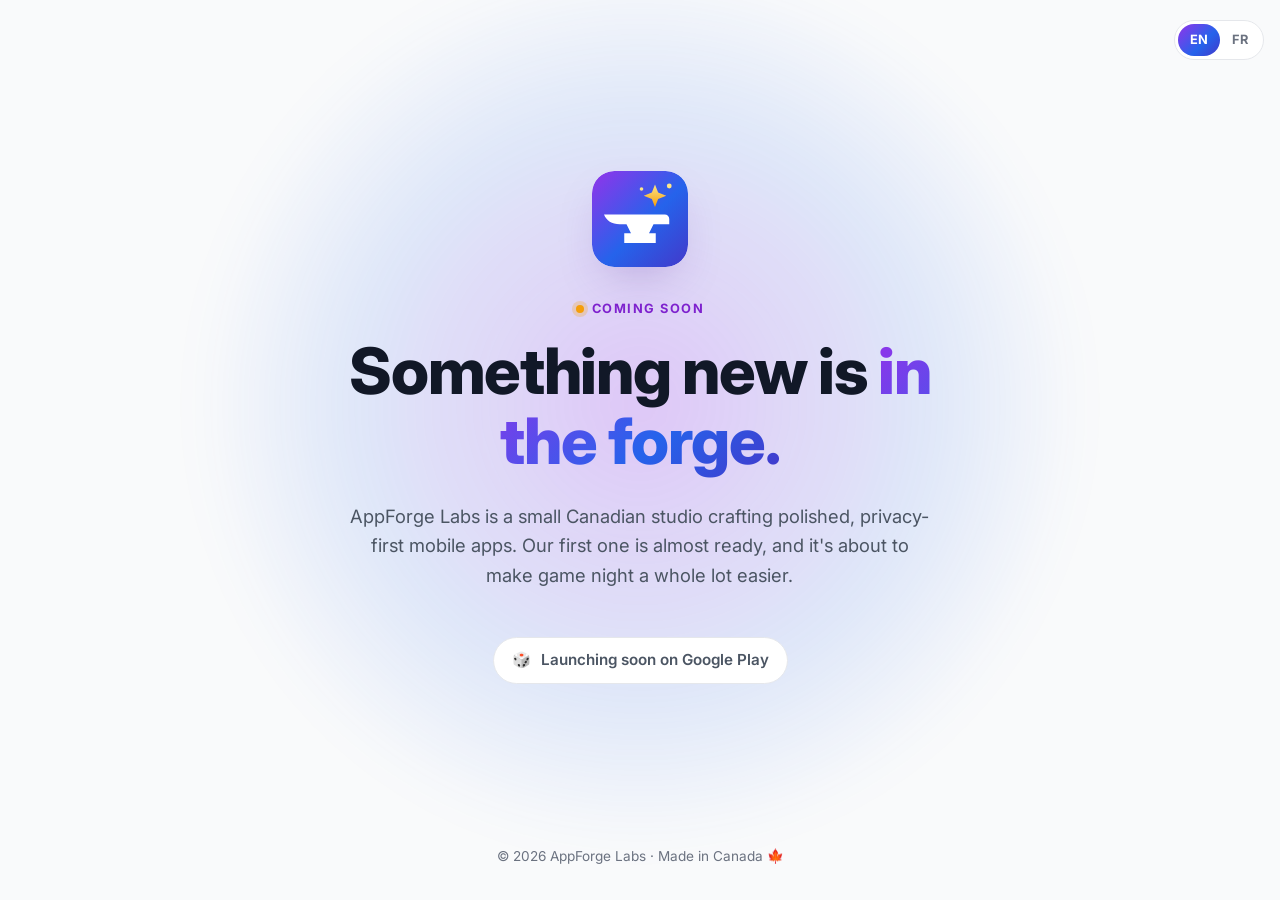
==== commit 7f74a465: "Add version 0" ====
--- a/index.html
+++ b/index.html
@@ -3,304 +3,201 @@
 <head>
   <meta charset="utf-8">
   <meta name="viewport" content="width=device-width, initial-scale=1">
-  <title>AppForge Labs — We forge apps people love</title>
-  <meta name="description" content="AppForge Labs is a Canadian app studio crafting polished, privacy-first mobile apps. Meet BoardGameSelector: the smartest way to pick your next board game.">
+  <title>AppForge Labs — Coming soon</title>
+  <meta name="description" content="AppForge Labs is a Canadian app studio crafting polished, privacy-first mobile apps. Something new is in the forge. Coming soon.">
   <meta name="theme-color" content="#7E22CE">
   <link rel="canonical" href="https://appforgelabs.ca/">
-  <link rel="alternate" hreflang="en" href="https://appforgelabs.ca/?lang=en">
-  <link rel="alternate" hreflang="fr" href="https://appforgelabs.ca/?lang=fr">
-  <link rel="alternate" hreflang="x-default" href="https://appforgelabs.ca/">
   <link rel="icon" href="assets/logo.svg" type="image/svg+xml">
   <link rel="apple-touch-icon" href="assets/apple-touch-icon.png">
 
-  <!-- Social sharing -->
   <meta property="og:type" content="website">
   <meta property="og:site_name" content="AppForge Labs">
-  <meta property="og:title" content="AppForge Labs — We forge apps people love">
-  <meta property="og:description" content="A Canadian app studio crafting polished, privacy-first mobile apps. First up: BoardGameSelector.">
+  <meta property="og:title" content="AppForge Labs — Coming soon">
+  <meta property="og:description" content="A Canadian app studio crafting polished, privacy-first mobile apps. Something new is in the forge.">
   <meta property="og:url" content="https://appforgelabs.ca/">
   <meta property="og:image" content="https://appforgelabs.ca/assets/og-image.png">
   <meta property="og:image:width" content="1200">
   <meta property="og:image:height" content="630">
-  <meta property="og:locale" content="en_CA">
-  <meta property="og:locale:alternate" content="fr_CA">
   <meta name="twitter:card" content="summary_large_image">
 
   <link rel="preconnect" href="https://fonts.googleapis.com">
   <link rel="preconnect" href="https://fonts.gstatic.com" crossorigin>
-  <link href="https://fonts.googleapis.com/css2?family=Inter:wght@400;500;600;700;800&display=swap" rel="stylesheet">
-  <link rel="stylesheet" href="styles.css">
-
-  <script type="application/ld+json">
-  {
-    "@context": "https://schema.org",
-    "@graph": [
-      {
-        "@type": "Organization",
-        "@id": "https://appforgelabs.ca/#org",
-        "name": "AppForge Labs",
-        "url": "https://appforgelabs.ca/",
-        "logo": "https://appforgelabs.ca/assets/logo.svg",
-        "areaServed": "CA"
-      },
-      {
-        "@type": "SoftwareApplication",
-        "name": "BoardGameSelector",
-        "operatingSystem": "Android",
-        "applicationCategory": "GameApplication",
-        "description": "Discover and pick your next board game. Browse your BoardGameGeek collection, filter by players and duration, and let the app choose for you.",
-        "image": "https://appforgelabs.ca/assets/app-icon-512.png",
-        "publisher": {"@id": "https://appforgelabs.ca/#org"}
+  <link href="https://fonts.googleapis.com/css2?family=Inter:wght@400;600;700;800&display=swap" rel="stylesheet">
+
+  <style>
+    /* Brand colours match the full site (version-1 branch, styles.css). */
+    :root {
+      --gradient: linear-gradient(135deg, #9333ea 0%, #2563eb 60%, #4338ca 100%);
+      --bg: #f9fafb;
+      --surface: #ffffff;
+      --text: #111827;
+      --text-2: #4b5563;
+      --text-3: #6b7280;
+      --border: #e5e7eb;
+      --accent-text: #7e22ce;
+      --shadow: 0 20px 50px -20px rgba(76, 29, 149, 0.35);
+      color-scheme: light dark;
+    }
+    @media (prefers-color-scheme: dark) {
+      :root {
+        --bg: #0b1020;
+        --surface: #151c2f;
+        --text: #f9fafb;
+        --text-2: #cbd5e1;
+        --text-3: #94a3b8;
+        --border: #273047;
+        --accent-text: #c084fc;
+        --shadow: 0 24px 60px -20px rgba(0, 0, 0, 0.7);
       }
-    ]
-  }
-  </script>
+    }
+
+    *, *::before, *::after { box-sizing: border-box; }
+
+    body {
+      margin: 0;
+      min-height: 100vh;
+      display: flex; flex-direction: column;
+      font-family: 'Inter', system-ui, -apple-system, 'Segoe UI', Roboto, sans-serif;
+      line-height: 1.6;
+      color: var(--text);
+      background: var(--bg);
+      -webkit-font-smoothing: antialiased;
+      overflow-x: hidden;
+    }
+
+    .glow {
+      position: fixed; top: 50%; left: 50%; z-index: -1;
+      width: 900px; height: 900px; max-width: 140vw; max-height: 140vw;
+      transform: translate(-50%, -55%);
+      background: radial-gradient(circle, rgba(147, 51, 234, 0.26), rgba(37, 99, 235, 0.12) 45%, transparent 70%);
+      filter: blur(20px); pointer-events: none;
+    }
+
+    .lang-switch {
+      position: absolute; top: 20px; right: 16px;
+      display: inline-flex; padding: 3px; border-radius: 999px;
+      background: var(--surface); border: 1px solid var(--border);
+    }
+    .lang-switch button {
+      font: inherit; font-size: 0.8rem; font-weight: 700;
+      border: 0; background: transparent; color: var(--text-3);
+      padding: 6px 12px; border-radius: 999px; cursor: pointer;
+    }
+    .lang-switch button[aria-pressed='true'] { background: var(--gradient); color: #fff; }
+
+    main {
+      flex: 1;
+      display: grid; place-items: center;
+      padding: 96px 16px 48px;
+      text-align: center;
+    }
+    .teaser { width: 100%; max-width: 40rem; }
+
+    .logo {
+      display: block; margin: 0 auto 28px;
+      border-radius: 22px; box-shadow: var(--shadow);
+      animation: float 5s ease-in-out infinite;
+    }
+    @keyframes float { 50% { transform: translateY(-8px); } }
+
+    .eyebrow {
+      display: inline-flex; align-items: center; gap: 8px;
+      font-size: 0.8rem; font-weight: 700; letter-spacing: 0.12em; text-transform: uppercase;
+      color: var(--accent-text);
+      margin: 0 0 1rem;
+    }
+    .eyebrow::before {
+      content: ''; width: 8px; height: 8px; border-radius: 50%;
+      background: #f59e0b; box-shadow: 0 0 0 4px rgba(245, 158, 11, 0.25);
+      animation: pulse 2s ease-in-out infinite;
+    }
+    @keyframes pulse { 50% { box-shadow: 0 0 0 8px rgba(245, 158, 11, 0); } }
+
+    h1 {
+      font-size: clamp(2.4rem, 7vw, 4rem); font-weight: 800;
+      line-height: 1.1; letter-spacing: -0.02em;
+      margin: 0 0 0.4em;
+    }
+    .gradient-text {
+      background: var(--gradient);
+      -webkit-background-clip: text; background-clip: text;
+      color: transparent;
+    }
+    .lead { font-size: 1.15rem; color: var(--text-2); margin: 0 auto 2rem; max-width: 32em; }
+
+    .hint {
+      display: inline-flex; align-items: center; gap: 10px;
+      padding: 10px 18px; border-radius: 999px;
+      background: var(--surface); border: 1px solid var(--border);
+      font-size: 0.95rem; font-weight: 600; color: var(--text-2);
+    }
+
+    footer { padding: 24px 16px 32px; text-align: center; font-size: 0.85rem; color: var(--text-3); }
+
+    @media (prefers-reduced-motion: reduce) {
+      .logo, .eyebrow::before { animation: none; }
+    }
+  </style>
 </head>
 <body>
-  <a class="skip-link" href="#main" data-i18n="skip">Skip to content</a>
-
-  <header class="site-header">
-    <div class="container header-inner">
-      <a class="brand" href="#top" aria-label="AppForge Labs">
-        <img src="assets/logo.svg" alt="" width="36" height="36">
-        <span class="brand-name">AppForge<span class="brand-accent"> Labs</span></span>
-      </a>
-      <nav class="nav" aria-label="Main">
-        <a href="#apps" data-i18n="nav.apps">Apps</a>
-        <a href="#features" data-i18n="nav.features">Features</a>
-        <a href="#about" data-i18n="nav.about">About</a>
-      </nav>
-      <div class="lang-switch" role="group" aria-label="Language">
-        <button type="button" data-lang="en" aria-pressed="true">EN</button>
-        <button type="button" data-lang="fr" aria-pressed="false">FR</button>
-      </div>
+  <div class="glow" aria-hidden="true"></div>
+
+  <div class="lang-switch" role="group" aria-label="Language">
+    <button type="button" data-lang="en" aria-pressed="true">EN</button>
+    <button type="button" data-lang="fr" aria-pressed="false">FR</button>
+  </div>
+
+  <main>
+    <div class="teaser">
+      <img class="logo" src="assets/logo.svg" alt="AppForge Labs" width="96" height="96">
+      <p class="eyebrow" data-i18n="eyebrow">Coming soon</p>
+      <h1 data-i18n-html="title">Something new is <span class="gradient-text">in the forge.</span></h1>
+      <p class="lead" data-i18n="lead">AppForge Labs is a small Canadian studio crafting polished, privacy-first mobile apps. Our first one is almost ready, and it's about to make game night a whole lot easier.</p>
+      <p class="hint">🎲 <span data-i18n="hint">Launching soon on Google Play</span></p>
     </div>
-  </header>
-
-  <main id="main">
-    <!-- ── Hero ─────────────────────────────────────────────── -->
-    <section class="hero" id="top">
-      <div class="hero-glow" aria-hidden="true"></div>
-      <div class="container hero-inner">
-        <div class="hero-copy reveal">
-          <p class="eyebrow" data-i18n="hero.eyebrow">Independent app studio · Made in Canada</p>
-          <h1 data-i18n-html="hero.title">We forge apps <span class="gradient-text">people love to use.</span></h1>
-          <p class="lead" data-i18n="hero.lead">AppForge Labs designs and builds polished, privacy-first mobile apps that solve everyday problems beautifully. Our first creation turns "what should we play tonight?" into a one-tap decision.</p>
-          <div class="hero-ctas">
-            <a class="btn btn-primary" href="#spotlight" data-i18n="hero.ctaPrimary">Discover BoardGameSelector</a>
-            <a class="btn btn-ghost" href="#about" data-i18n="hero.ctaSecondary">Our approach</a>
-          </div>
-          <ul class="hero-stats">
-            <li><strong>1</strong><span data-i18n="hero.stat1">app in the forge</span></li>
-            <li><strong>100%</strong><span data-i18n="hero.stat2">offline-ready</span></li>
-            <li><strong>0</strong><span data-i18n="hero.stat3">ads or trackers</span></li>
-          </ul>
-        </div>
-        <div class="hero-visual reveal" aria-hidden="true">
-          <div class="phone phone-back">
-            <img src="assets/screens/result.webp" alt="" width="720" height="1600" fetchpriority="high">
-          </div>
-          <div class="phone phone-front">
-            <img src="assets/screens/shortlist-dark.webp" alt="" width="720" height="1600" fetchpriority="high">
-          </div>
-          <div class="floating-chip chip-1"><span class="chip-dot"></span><span data-i18n="hero.chip1">You should play… One Deck Dungeon!</span></div>
-          <div class="floating-chip chip-2">🎲 <span data-i18n="hero.chip2">Picked in 1 tap</span></div>
-        </div>
-      </div>
-    </section>
-
-    <!-- ── Our apps ─────────────────────────────────────────── -->
-    <section class="section" id="apps">
-      <div class="container">
-        <div class="section-head reveal">
-          <p class="eyebrow" data-i18n="apps.eyebrow">Our apps</p>
-          <h2 data-i18n="apps.title">Crafted one app at a time</h2>
-          <p class="section-lead" data-i18n="apps.lead">Every AppForge Labs product is designed with obsessive attention to detail, works without a connection and respects your privacy.</p>
-        </div>
-        <div class="app-grid">
-          <article class="app-card reveal">
-            <img class="app-icon" src="assets/app-icon-512.png" alt="BoardGameSelector icon" width="88" height="88" loading="lazy">
-            <div class="app-card-body">
-              <span class="badge badge-soon" data-i18n="apps.soon">Coming soon to Google Play</span>
-              <h3>BoardGameSelector</h3>
-              <p data-i18n="apps.bgsDesc">The smartest way to pick your next board game. Sync your BoardGameGeek collection, filter it in seconds and let the app choose for you.</p>
-              <ul class="tag-list">
-                <li data-i18n="apps.tag1">Board games</li>
-                <li data-i18n="apps.tag2">BoardGameGeek sync</li>
-                <li data-i18n="apps.tag3">Android</li>
-              </ul>
-              <a class="text-link" href="#spotlight" data-i18n="apps.learnMore">See it in action →</a>
-            </div>
-          </article>
-          <article class="app-card app-card-next reveal">
-            <div class="next-icon" aria-hidden="true">
-              <img src="assets/logo.svg" alt="" width="56" height="56">
-            </div>
-            <div class="app-card-body">
-              <span class="badge" data-i18n="apps.nextBadge">In the forge</span>
-              <h3 data-i18n="apps.nextTitle">Your next favourite app</h3>
-              <p data-i18n="apps.nextDesc">New ideas are heating up. Each future app will join this page, built with the same care and craftsmanship.</p>
-            </div>
-          </article>
-        </div>
-      </div>
-    </section>
-
-    <!-- ── App spotlight ────────────────────────────────────── -->
-    <section class="section spotlight" id="spotlight">
-      <div class="container">
-        <div class="spotlight-intro reveal">
-          <img src="assets/app-icon-512.png" alt="" width="96" height="96" loading="lazy">
-          <div>
-            <p class="eyebrow" data-i18n="spot.eyebrow">App spotlight</p>
-            <h2 data-i18n-html="spot.title">BoardGameSelector: <span class="gradient-text">game night, decided.</span></h2>
-            <p class="section-lead" data-i18n="spot.lead">Your shelf is full of great games, yet choosing one takes longer than setting it up. BoardGameSelector ends the debate: tell it who's playing and how much time you have, and it picks the perfect game from your own collection.</p>
-          </div>
-        </div>
-      </div>
-    </section>
-
-    <section class="section features" id="features">
-      <div class="container">
-        <div class="feature-row reveal">
-          <div class="feature-media"><div class="phone"><img src="assets/screens/result.webp" alt="A game picked at random: One Deck Dungeon" data-i18n-alt="feat.pick.alt" width="720" height="1600" loading="lazy"></div></div>
-          <div class="feature-copy">
-            <span class="feature-num">01</span>
-            <h3 data-i18n="feat.pick.title">Let the app pick for you</h3>
-            <p data-i18n="feat.pick.text">One tap on "Pick a Game!" and a perfectly matched title from your collection appears, with players, play time, complexity and categories at a glance. Not feeling it? Pick another.</p>
-          </div>
-        </div>
-
-        <div class="feature-row reverse reveal">
-          <div class="feature-media"><div class="phone"><img src="assets/screens/picker.webp" alt="Pick a Game filters screen" data-i18n-alt="feat.filters.alt" width="720" height="1600" loading="lazy"></div></div>
-          <div class="feature-copy">
-            <span class="feature-num">02</span>
-            <h3 data-i18n="feat.filters.title">Filters that actually understand gamers</h3>
-            <p data-i18n="feat.filters.text">Narrow things down by player count, play time, complexity, categories, mechanics, and even cooperative vs. competitive play style. Only games you actually own make the cut.</p>
-            <ul class="check-list">
-              <li data-i18n="feat.filters.b1">Player count &amp; play time</li>
-              <li data-i18n="feat.filters.b2">Weight / complexity range</li>
-              <li data-i18n="feat.filters.b3">Type-to-search categories &amp; mechanics</li>
-              <li data-i18n="feat.filters.b4">Co-op or competitive</li>
-            </ul>
-          </div>
-        </div>
-
-        <div class="feature-row reveal">
-          <div class="feature-media"><div class="phone"><img src="assets/screens/shortlist.webp" alt="Shortlist of three games" data-i18n-alt="feat.short.alt" width="720" height="1600" loading="lazy"></div></div>
-          <div class="feature-copy">
-            <span class="feature-num">03</span>
-            <h3 data-i18n="feat.short.title">Shortlist showdown</h3>
-            <p data-i18n="feat.short.text">Torn between a few favourites? Add them to your Shortlist and let fate decide. It's fair, fast and ends the table-wide debate instantly.</p>
-          </div>
-        </div>
-
-        <div class="feature-row reverse reveal">
-          <div class="feature-media"><div class="phone"><img src="assets/screens/details.webp" alt="Game details with rank, complexity and rating" data-i18n-alt="feat.details.alt" width="720" height="1600" loading="lazy"></div></div>
-          <div class="feature-copy">
-            <span class="feature-num">04</span>
-            <h3 data-i18n="feat.details.title">Everything about every game</h3>
-            <p data-i18n="feat.details.text">Gorgeous cover art, BGG rank and rating, complexity, image gallery and your own play history: total plays, last played and average duration.</p>
-          </div>
-        </div>
-
-        <div class="feature-row reveal">
-          <div class="feature-media"><div class="phone"><img src="assets/screens/offline.webp" alt="Library shown while offline" data-i18n-alt="feat.offline.alt" width="720" height="1600" loading="lazy"></div></div>
-          <div class="feature-copy">
-            <span class="feature-num">05</span>
-            <h3 data-i18n="feat.offline.title">Works anywhere, even offline</h3>
-            <p data-i18n="feat.offline.text">Game night at the cottage with no signal? No problem. Your collection, filters, picker and Shortlist all live on your device and open instantly.</p>
-          </div>
-        </div>
-
-        <div class="feature-row reverse reveal">
-          <div class="feature-media"><div class="phone"><img src="assets/screens/library-dark.webp" alt="Library in dark mode" data-i18n-alt="feat.dark.alt" width="720" height="1600" loading="lazy"></div></div>
-          <div class="feature-copy">
-            <span class="feature-num">06</span>
-            <h3 data-i18n="feat.dark.title">Beautiful by day, stunning by night</h3>
-            <p data-i18n="feat.dark.text">Browse your whole library in a rich grid or compact list, in a light or a dark theme that's easy on the eyes when the lights are dimmed for game night.</p>
-          </div>
-        </div>
-      </div>
-    </section>
-
-    <!-- ── Gallery ──────────────────────────────────────────── -->
-    <section class="section gallery-section" aria-labelledby="gallery-title">
-      <div class="container">
-        <div class="section-head reveal">
-          <p class="eyebrow" data-i18n="gallery.eyebrow">Gallery</p>
-          <h2 id="gallery-title" data-i18n="gallery.title">Take a closer look</h2>
-        </div>
-      </div>
-      <div class="gallery" tabindex="0" aria-label="Screenshots">
-        <figure class="phone"><img src="assets/screens/splash.webp" alt="Splash screen" width="720" height="1600" loading="lazy"></figure>
-        <figure class="phone"><img src="assets/screens/library.webp" alt="My Library" width="720" height="1600" loading="lazy"></figure>
-        <figure class="phone"><img src="assets/screens/picker-dark.webp" alt="Pick result, dark theme" width="720" height="1600" loading="lazy"></figure>
-        <figure class="phone"><img src="assets/screens/shortlist.webp" alt="Shortlist" width="720" height="1600" loading="lazy"></figure>
-        <figure class="phone"><img src="assets/screens/details.webp" alt="Game details" width="720" height="1600" loading="lazy"></figure>
-        <figure class="phone"><img src="assets/screens/shortlist-dark.webp" alt="Shortlist, dark theme" width="720" height="1600" loading="lazy"></figure>
-        <figure class="phone"><img src="assets/screens/picker.webp" alt="Filters" width="720" height="1600" loading="lazy"></figure>
-      </div>
-    </section>
-
-    <!-- ── About / values ───────────────────────────────────── -->
-    <section class="section" id="about">
-      <div class="container">
-        <div class="section-head reveal">
-          <p class="eyebrow" data-i18n="about.eyebrow">Why AppForge Labs</p>
-          <h2 data-i18n="about.title">Small studio. High standards.</h2>
-          <p class="section-lead" data-i18n="about.lead">We believe great apps are forged, not rushed. Every detail is shaped, tested and polished until it feels just right in your hand.</p>
-        </div>
-        <div class="value-grid">
-          <div class="value-card reveal">
-            <div class="value-icon" aria-hidden="true">🍁</div>
-            <h3 data-i18n="about.v1.title">Crafted in Canada</h3>
-            <p data-i18n="about.v1.text">Proudly designed and built in Canada by people who use their own apps every day.</p>
-          </div>
-          <div class="value-card reveal">
-            <div class="value-icon" aria-hidden="true">🔒</div>
-            <h3 data-i18n="about.v2.title">Privacy first</h3>
-            <p data-i18n="about.v2.text">Your data stays on your device. No ads, no tracking, no selling your information. Ever.</p>
-          </div>
-          <div class="value-card reveal">
-            <div class="value-icon" aria-hidden="true">⚡</div>
-            <h3 data-i18n="about.v3.title">Fast &amp; offline-ready</h3>
-            <p data-i18n="about.v3.text">Apps that open instantly and keep working when the Wi-Fi doesn't.</p>
-          </div>
-          <div class="value-card reveal">
-            <div class="value-icon" aria-hidden="true">✨</div>
-            <h3 data-i18n="about.v4.title">Obsessively polished</h3>
-            <p data-i18n="about.v4.text">Thoughtful design, smooth animations and light &amp; dark themes, down to the last pixel.</p>
-          </div>
-        </div>
-      </div>
-    </section>
-
-    <!-- ── Final CTA ────────────────────────────────────────── -->
-    <section class="cta-band">
-      <div class="container cta-inner reveal">
-        <img src="assets/app-icon-512.png" alt="" width="80" height="80" loading="lazy">
-        <h2 data-i18n="cta.title">BoardGameSelector is coming soon</h2>
-        <p data-i18n="cta.text">We're putting the finishing touches on our first app. Get ready to spend less time choosing and more time playing.</p>
-        <span class="store-badge" aria-disabled="true">
-          <svg viewBox="0 0 24 24" width="22" height="22" aria-hidden="true"><path fill="currentColor" d="M3.6 1.8 13.8 12 3.6 22.2c-.4-.2-.6-.6-.6-1.1V2.9c0-.5.2-.9.6-1.1Zm11.3 11.3 2.6 2.6-11.9 6.8 9.3-9.4Zm3.9-3.9 2.9 1.7c.8.5.8 1.7 0 2.2l-2.9 1.7-2.8-2.8 2.8-2.8ZM5.6 1.5l11.9 6.8-2.6 2.6-9.3-9.4Z"/></svg>
-          <span><small data-i18n="cta.badgeSmall">Coming soon on</small><strong>Google Play</strong></span>
-        </span>
-      </div>
-    </section>
   </main>
 
-  <footer class="site-footer">
-    <div class="container footer-inner">
-      <a class="brand" href="#top" aria-label="AppForge Labs">
-        <img src="assets/logo.svg" alt="" width="28" height="28">
-        <span class="brand-name">AppForge<span class="brand-accent"> Labs</span></span>
-      </a>
-      <p class="footer-note">© <span id="year">2026</span> AppForge Labs. <span data-i18n="footer.rights">All rights reserved.</span></p>
-      <p class="footer-legal" data-i18n="footer.bgg">BoardGameGeek is a trademark of BoardGameGeek, LLC. BoardGameSelector is an independent app and is not affiliated with or endorsed by BoardGameGeek.</p>
-    </div>
-  </footer>
-
-  <script src="i18n.js"></script>
+  <footer>© <span id="year">2026</span> AppForge Labs · <span data-i18n="footer">Made in Canada 🍁</span></footer>
+
+  <script>
+    const T = {
+      en: {
+        title: 'Something new is <span class="gradient-text">in the forge.</span>',
+        eyebrow: 'Coming soon',
+        lead: "AppForge Labs is a small Canadian studio crafting polished, privacy-first mobile apps. Our first one is almost ready, and it's about to make game night a whole lot easier.",
+        hint: 'Launching soon on Google Play',
+        footer: 'Made in Canada 🍁',
+        docTitle: 'AppForge Labs — Coming soon'
+      },
+      fr: {
+        title: 'Quelque chose de nouveau <span class="gradient-text">sort de la forge.</span>',
+        eyebrow: 'Bientôt disponible',
+        lead: 'AppForge Labs est un petit studio canadien qui crée des applications mobiles soignées et respectueuses de la vie privée. Notre première est presque prête, et elle va grandement simplifier vos soirées de jeux.',
+        hint: 'Bientôt sur Google Play',
+        footer: 'Fait au Canada 🍁',
+        docTitle: 'AppForge Labs — Bientôt disponible'
+      }
+    };
+
+    function setLang(lang) {
+      const t = T[lang];
+      document.documentElement.lang = lang;
+      document.title = t.docTitle;
+      document.querySelectorAll('[data-i18n]').forEach(el => { el.textContent = t[el.dataset.i18n]; });
+      document.querySelectorAll('[data-i18n-html]').forEach(el => { el.innerHTML = t[el.dataset.i18nHtml]; });
+      document.querySelectorAll('[data-lang]').forEach(b => b.setAttribute('aria-pressed', b.dataset.lang === lang));
+      try { localStorage.setItem('lang', lang); } catch (e) {}
+    }
+
+    let stored = null;
+    try { stored = localStorage.getItem('lang'); } catch (e) {}
+    const param = new URLSearchParams(location.search).get('lang');
+    const initial = [param, stored].find(l => l in T) ||
+      ((navigator.language || '').toLowerCase().startsWith('fr') ? 'fr' : 'en');
+    if (initial !== 'en') setLang(initial);
+
+    document.querySelectorAll('[data-lang]').forEach(b => b.addEventListener('click', () => setLang(b.dataset.lang)));
+    document.getElementById('year').textContent = new Date().getFullYear();
+  </script>
 </body>
 </html>
